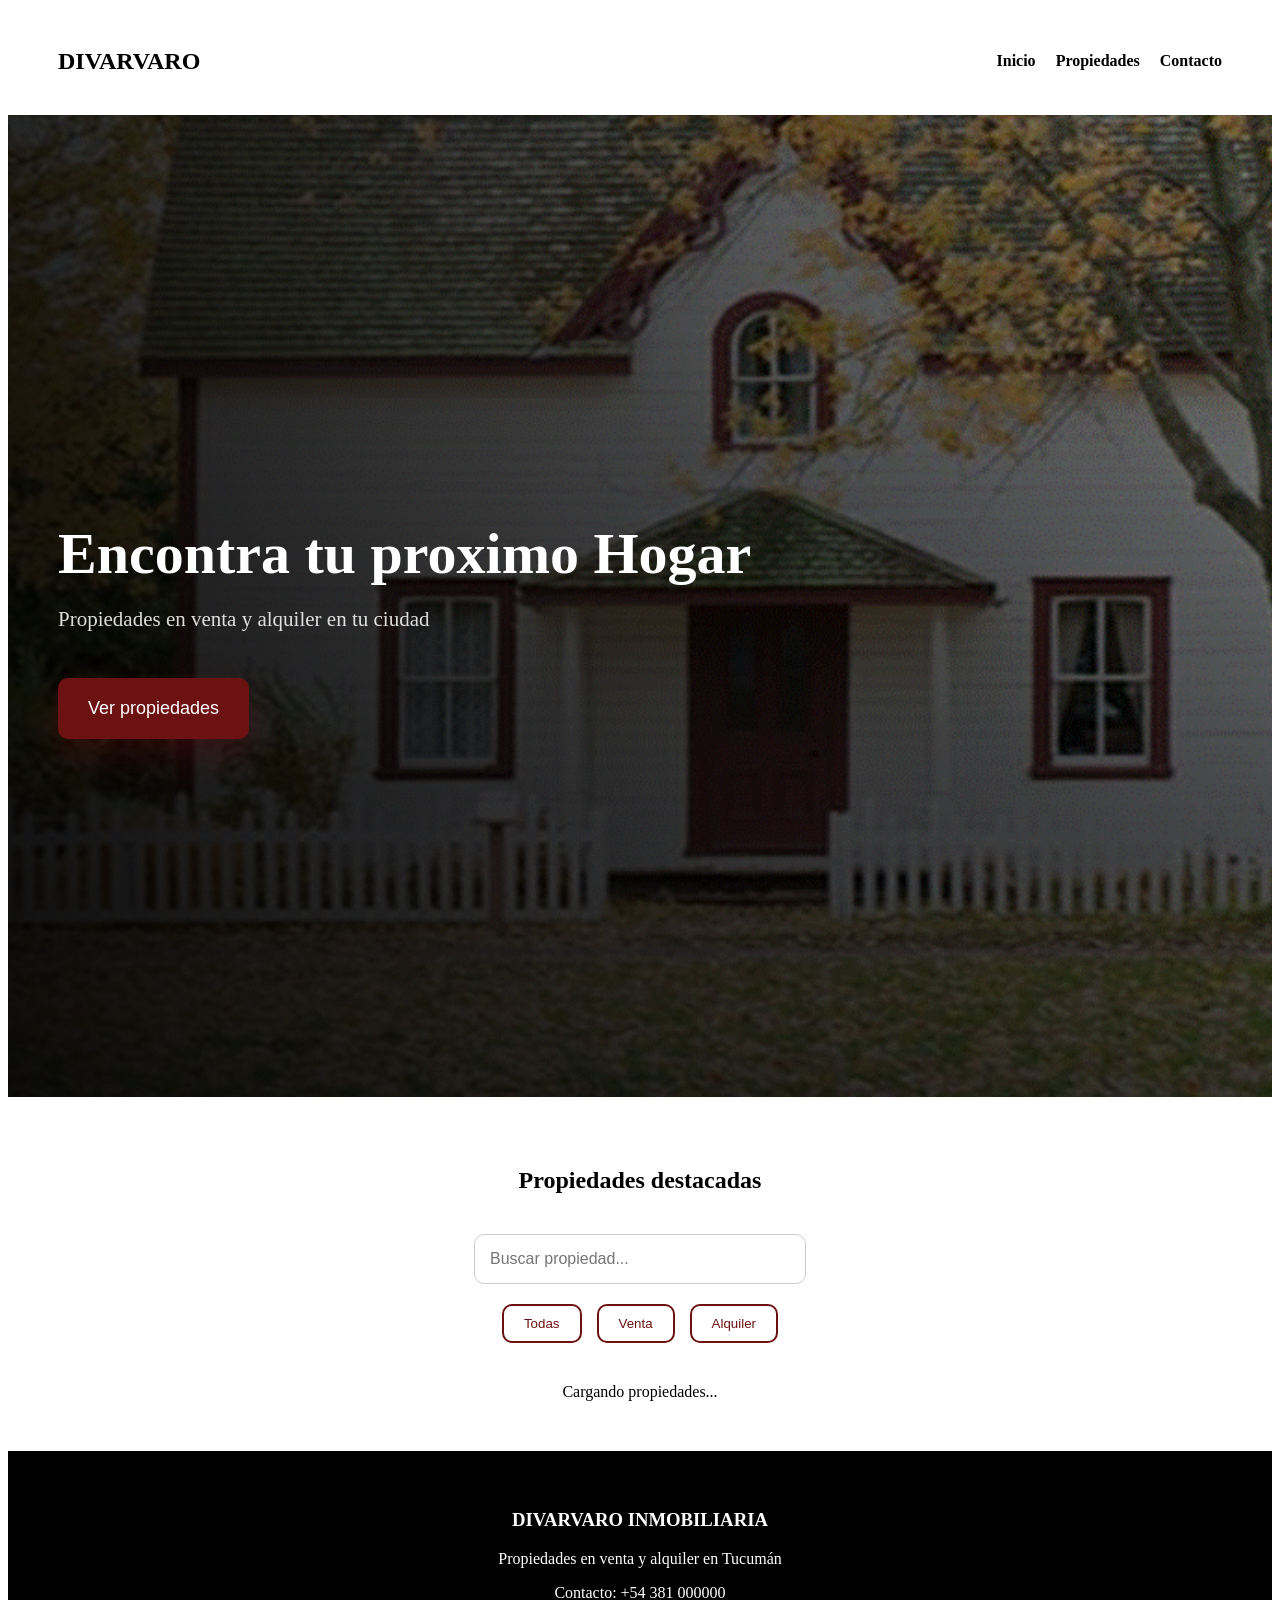
==== index.html @ ad155406 "Mejoro hero con fondo animado premium" ====
<!DOCTYPE html>
 <html lang="es">

  <head>
    <meta charset="UTF-8">
    <title>Mi primera web</title>
    <link rel="stylesheet" href="style.css">
    <link 
          rel="stylesheet" 
          href="https://cdnjs.cloudflare.com/ajax/libs/font-awesome/6.5.1/css/all.min.css"/>

  </head>

    <body>

      <nav class="navbar">

    <h2 class="logo">DIVARVARO</h2>

    <button class="menu-toggle">
    ☰
    </button>

    <ul class="nav-links">
        <li><a href="#inicio">Inicio</a></li>
        <li><a href="#propiedades">Propiedades</a></li>
        <li><a href="#contacto">Contacto</a></li>
    </ul>

       </nav>

     <div class="hero" id="inicio">

    <img class="hero-media" src="assets/imagenes/hero-premium.gif" alt="">

    <div class="hero-overlay"></div>

    <div class="hero-texto">
        <h1>Encontra tu proximo Hogar</h1>

        <p>Propiedades en venta y alquiler en tu ciudad</p>

        <button class="boton-principal boton-hero">
    Ver propiedades
        </button>
    </div>

</div>

    <section class="propiedades" id="propiedades">

    <h2>Propiedades destacadas</h2>

    <input 
    type="text" 
    id="buscador"
    placeholder="Buscar propiedad..."
>

<div class="filtros">

    <button class="filtro-btn" data-filtro="todas">
        Todas
    </button>

    <button class="filtro-btn" data-filtro="Venta">
        Venta
    </button>

    <button class="filtro-btn" data-filtro="Alquiler">
        Alquiler
    </button>

</div>

    <div class="contenedor-cards" id="contenedor-propiedades">

    </div>

    <div id="loader">
    Cargando propiedades...
</div>

     </section>

    <footer class="footer" id="contacto">

    <h3>DIVARVARO INMOBILIARIA</h3>

    <p>
        Propiedades en venta y alquiler en Tucumán
    </p>

    <p>
        Contacto: +54 381 000000
    </p>

</footer>

<div class="modal" id="modal" aria-hidden="true">

    <div class="modal-contenido" role="dialog" aria-modal="true" aria-labelledby="modal-titulo">

        <button id="cerrar-modal" type="button" aria-label="Cerrar modal">
            <i class="fa-solid fa-xmark"></i>
        </button>

        <div class="modal-galeria">

            <img id="modal-imagen" src="" alt="">

            <div class="slider-botones">

                <button id="anterior-img" type="button" aria-label="Imagen anterior">
                    <i class="fa-solid fa-chevron-left"></i>
                </button>

                <button id="siguiente-img" type="button" aria-label="Imagen siguiente">
                    <i class="fa-solid fa-chevron-right"></i>
                </button>

            </div>

        </div>

        <div class="modal-info">

            <h2 id="modal-titulo"></h2>

            <p id="modal-precio"></p>

            <div class="modal-datos">

                <p id="modal-ubicacion"></p>

                <p id="modal-metros"></p>

                <p id="modal-tipo"></p>

            </div>

            <a id="modal-whatsapp" target="_blank">
        Consultar por WhatsApp
            </a>

        </div>

    </div>

</div>

       <script src="script.js"></script>

    </body>  

    </html>
---- style.css ----
:root {
    --color-principal: rgb(109, 18, 18);
    --color-negro: black;
    --color-blanco: white;
}

html {
    scroll-behavior: smooth;
}

.boton-principal {
    background-color: var(--color-principal);
    padding: 20px 30px;
    border: none;
    color: var(--color-blanco);
    font-size: 18px;
    cursor: pointer;
    border-radius: 10px;
    transition: all 0.3s;
}
.slider-botones {
    display: flex;
    justify-content: center;
    gap: 12px;
}
.slider-botones button {
    background-color: var(--color-principal);
    color: var(--color-blanco);
    width: 42px;
    height: 42px;
    border: 1px solid rgba(255,255,255,0.45);
    border-radius: 50%;
    cursor: pointer;
    box-shadow: 0 8px 24px rgba(0,0,0,0.25);
    transition: all 0.3s;
}

button:hover {
    background-color: var(--color-principal);
    transform: scale(1.05);
}

.navbar {
    background-color: var(--color-blanco);
    padding: 20px 50px;
    display: flex;
    justify-content: space-between;
    align-items: center;
}

.nav-links {
    display: flex;
    gap: 20px;
    list-style: none;
}

.nav-links a {
    text-decoration: none;
    color: var(--color-negro);
    font-weight: bold;
}

.nav-links a:hover {
    color: var(--color-principal);
}

.menu-toggle {
    display: none;
    background-color: var(--color-principal);
    color: var(--color-blanco);
    border: none;
    font-size: 24px;
    padding: 10px 15px;
    border-radius: 8px;
    cursor: pointer;
}

.hero {
    min-height: calc(100vh - 88px);
    padding: 90px 50px 80px;
    color: var(--color-blanco);
    display: flex;
    position: relative;
    align-items: center;
    overflow: hidden;
    background-color: var(--color-negro);
}

.hero-media {
    position: absolute;
    inset: 0;
    width: 100%;
    height: 100%;
    object-fit: cover;
    transform: scale(1.02);
}

.hero-overlay {
    position: absolute;
    inset: 0;
    background:
        linear-gradient(90deg, rgba(0,0,0,0.82) 0%, rgba(0,0,0,0.58) 42%, rgba(0,0,0,0.26) 100%),
        linear-gradient(180deg, rgba(0,0,0,0.18) 0%, rgba(0,0,0,0.68) 100%);
}

.hero-texto {
    max-width: 760px;
    position: relative;
    z-index: 1;
}

.hero-texto h1 {
    margin-bottom: 20px;
    font-size: clamp(42px, 5vw, 58px);
    line-height: 1.1;
    font-weight: 700;
}

.hero-texto p {
    margin-bottom: 26px;
    font-size: 21px;
    color: rgba(255,255,255,0.86);
}

.boton-hero {
    margin-top: 20px;
    box-shadow: 0 14px 34px rgba(109,18,18,0.35);
}

.propiedades {
    padding: 50px;
    text-align: center;
}

#buscador {
    padding: 15px;
    width: 300px;
    margin-top: 20px;
    border-radius: 10px;
    border: 1px solid #ccc;
    font-size: 16px;
}

.contenedor-cards {
    display: grid;
    grid-template-columns: repeat(3, 1fr);
    gap: 30px;
    margin-top: 40px;
}

.card {
    background-color: var(--color-blanco);
    width: 300px;
    padding: 20px;
    border-radius: 20px;
    color: var(--color-negro);
    transition: transform 0.3s;
    overflow: hidden;
    animation: aparecer 0.6s ease;
    position: relative;
}

.card img {
    width: 100%;
    border-radius: 15px;
    height: 220px;
    object-fit: cover;
}

.card h3 {
    margin-top: 15px;
}

.card p {
    margin-top: 10px;
    color: #444;
}

.card:hover {
    transform: translateY(-10px);
    box-shadow: 0px 10px 30px rgba(0,0,0,0.2);
}

.footer {
    background-color: var(--color-negro);
    color: var(--color-blanco);
    text-align: center;
    padding: 40px;
}

.footer p {
    margin-top: 10px;
}

.modal {
    display: none;
    position: fixed;
    top: 0;
    left: 0;
    width: 100%;
    height: 100%;
    justify-content: center;
    align-items: center;
    background-color: rgba(0,0,0,0.72);
    backdrop-filter: blur(4px);
    padding: 24px;
    z-index: 2000;
}

.modal.abierto {
    display: flex;
}

.modal-contenido {
    background-color: var(--color-blanco);
    width: min(900px, 100%);
    max-height: 90vh;
    border-radius: 18px;
    display: grid;
    grid-template-columns: 1.1fr 0.9fr;
    overflow: hidden;
    position: relative;
    box-shadow: 0 24px 70px rgba(0,0,0,0.35);
    animation: modalEntrada 0.3s ease;
}

#cerrar-modal {
    position: absolute;
    top: 16px;
    right: 16px;
    width: 38px;
    height: 38px;
    border: none;
    border-radius: 50%;
    background-color: rgba(255,255,255,0.92);
    color: var(--color-principal);
    cursor: pointer;
    font-size: 18px;
    z-index: 2;
    box-shadow: 0 8px 20px rgba(0,0,0,0.18);
    transition: all 0.3s;
}

#cerrar-modal:hover {
    color: var(--color-blanco);
}

#modal-whatsapp {
    display: inline-block;
    margin-top: 26px;
    background-color: var(--color-principal);
    color: var(--color-blanco);
    padding: 15px 22px;
    border-radius: 10px;
    text-decoration: none;
    transition: all 0.3s;
    font-weight: bold;
}

#modal-whatsapp:hover {
    transform: scale(1.05);
}

@media (max-width: 768px) {

    .navbar {
        padding: 20px;
    }

    .menu-toggle {
        display: block;
    }

    .nav-links {
        display: none;
        position: absolute;
        top: 70px;
        right: 20px;
        background-color: var(--color-blanco);
        padding: 20px;
        border-radius: 15px;
        flex-direction: column;
        z-index: 1000;
    }

    .nav-links.activo {
        display: flex;
    }

    .hero {
        flex-direction: column;
        text-align: center;
        justify-content: center;
        min-height: calc(100vh - 76px);
        padding: 80px 24px 70px;
    }

    .hero-overlay {
        background:
            linear-gradient(180deg, rgba(0,0,0,0.70) 0%, rgba(0,0,0,0.76) 100%);
    }

    .hero-texto h1 {
        font-size: 42px;
    }

    .hero-texto p {
        font-size: 18px;
    }

    .contenedor-cards {
        grid-template-columns: 1fr;
    }

    .card {
        width: auto;
    }

    #buscador {
        width: 100%;
    }

    .modal-contenido {
        width: 100%;
        max-height: 92vh;
        grid-template-columns: 1fr;
        overflow-y: auto;
    }

}
@keyframes aparecer {

    from {
        opacity: 0;

        transform: translateY(20px);
    }

    to {
        opacity: 1;

        transform: translateY(0);
    }
}
@keyframes modalEntrada {
    from {
        opacity: 0;
        transform: scale(0.8);
    }

    to {
        opacity: 1;
        transform: scale(1);
    }
}
.filtros {
    margin-top: 20px;

    display: flex;

    justify-content: center;

    gap: 15px;

    flex-wrap: wrap;
}
.filtro-btn {
    background-color: var(--color-blanco);

    border: 2px solid var(--color-principal);

    color: var(--color-principal);

    padding: 10px 20px;

    border-radius: 10px;

    cursor: pointer;

    transition: all 0.3s;
}
.filtro-btn:hover {
    background-color: var(--color-principal);

    color: var(--color-blanco);
}
#modal-imagen {
    width: 100%;
    height: 100%;
    min-height: 430px;
    object-fit: cover;
}

.modal-galeria {
    position: relative;
    min-height: 430px;
    background-color: #111;
}

.modal-galeria .slider-botones {
    position: absolute;
    left: 20px;
    right: 20px;
    bottom: 20px;
    justify-content: space-between;
}

.modal-info {
    padding: 48px 40px 40px;
    text-align: left;
}

.modal-info h2 {
    margin-bottom: 12px;
    font-size: 32px;
    line-height: 1.15;
    color: var(--color-negro);
}

#modal-precio {
    color: var(--color-principal);
    font-size: 24px;
    font-weight: bold;
    margin-bottom: 24px;
}

.modal-datos {
    display: grid;
    gap: 14px;
    padding-top: 20px;
    border-top: 1px solid #eee;
}

.modal-datos p {
    margin: 0;
    color: #333;
    font-size: 16px;
}
.favorito {
    position: absolute;

    top: 15px;

    right: 15px;

    font-size: 22px;

    cursor: pointer;

    transition: transform 0.3s;

    background-color: rgba(255,255,255,0.9);

    width: 40px;

    height: 40px;

    border-radius: 50%;

    display: flex;

    justify-content: center;

    align-items: center;
}

.favorito:hover {
    transform: scale(1.2);
}
.favorito i {
    color: var(--color-principal);
}

@media (max-width: 768px) {

    .modal {
        padding: 16px;
        align-items: flex-start;
    }

    .modal-galeria {
        min-height: 260px;
    }

    #modal-imagen {
        min-height: 260px;
    }

    .modal-info {
        padding: 30px 24px 28px;
    }

    .modal-info h2 {
        font-size: 26px;
    }

    #modal-precio {
        font-size: 21px;
    }

}
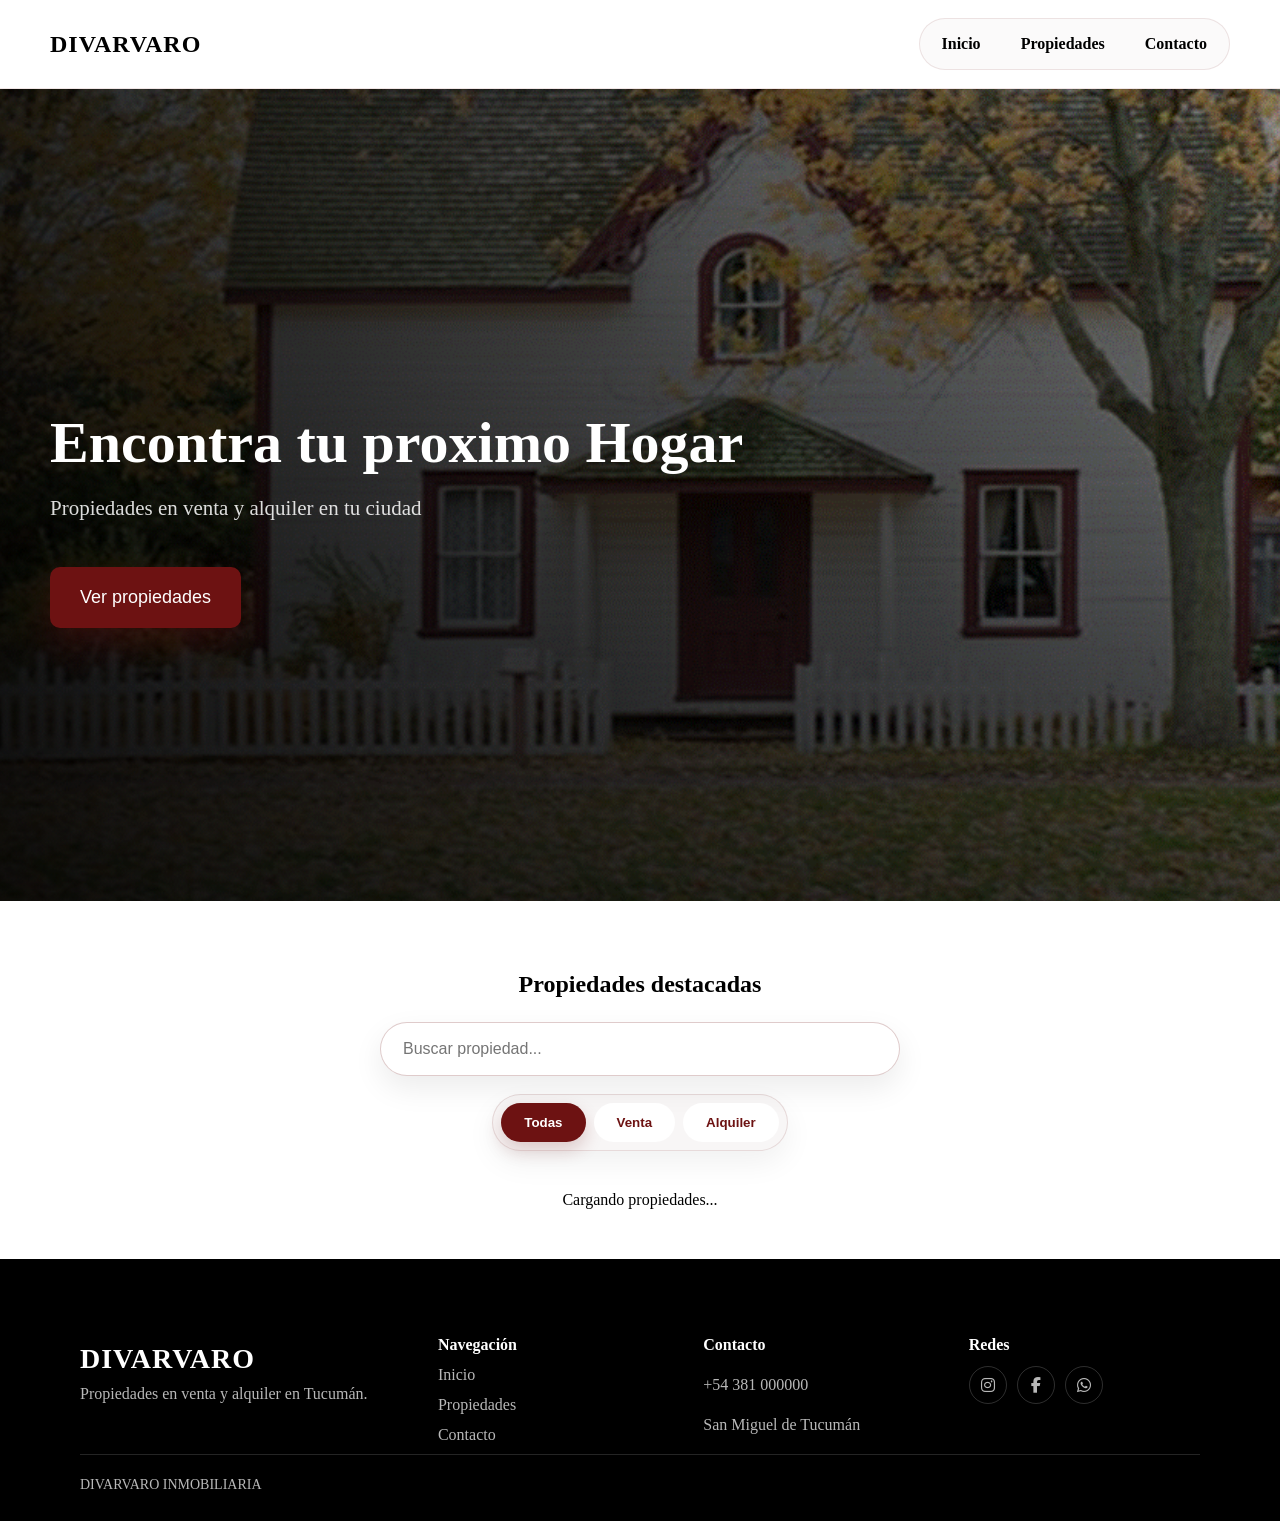
==== commit a5b883a3: "Mejoro modal navbar y footer" ====
--- a/index.html
+++ b/index.html
@@ -17,7 +17,7 @@
 
     <h2 class="logo">DIVARVARO</h2>
 
-    <button class="menu-toggle">
+    <button class="menu-toggle" aria-label="Abrir menú">
     ☰
     </button>
 
@@ -85,15 +85,55 @@
 
     <footer class="footer" id="contacto">
 
-    <h3>DIVARVARO INMOBILIARIA</h3>
-
-    <p>
-        Propiedades en venta y alquiler en Tucumán
-    </p>
-
-    <p>
-        Contacto: +54 381 000000
-    </p>
+    <div class="footer-contenido">
+
+        <div class="footer-marca">
+            <h3>DIVARVARO</h3>
+
+            <p>
+                Propiedades en venta y alquiler en Tucumán.
+            </p>
+        </div>
+
+        <div class="footer-columna">
+            <h4>Navegación</h4>
+
+            <a href="#inicio">Inicio</a>
+
+            <a href="#propiedades">Propiedades</a>
+
+            <a href="#contacto">Contacto</a>
+        </div>
+
+        <div class="footer-columna">
+            <h4>Contacto</h4>
+
+            <p>+54 381 000000</p>
+
+            <p>San Miguel de Tucumán</p>
+        </div>
+
+        <div class="footer-columna">
+            <h4>Redes</h4>
+
+            <div class="footer-redes">
+                <a href="#" aria-label="Instagram">
+                    <i class="fa-brands fa-instagram"></i>
+                </a>
+
+                <a href="#" aria-label="Facebook">
+                    <i class="fa-brands fa-facebook-f"></i>
+                </a>
+
+                <a href="#" aria-label="WhatsApp">
+                    <i class="fa-brands fa-whatsapp"></i>
+                </a>
+            </div>
+        </div>
+
+    </div>
+
+    <p class="footer-copy">DIVARVARO INMOBILIARIA</p>
 
 </footer>
 
@@ -125,6 +165,10 @@
 
         <div class="modal-info">
 
+            <button id="modal-favorito" type="button" aria-label="Agregar a favoritos">
+                <i class="fa-regular fa-heart"></i>
+            </button>
+
             <h2 id="modal-titulo"></h2>
 
             <p id="modal-precio"></p>
@@ -139,9 +183,17 @@
 
             </div>
 
-            <a id="modal-whatsapp" target="_blank">
-        Consultar por WhatsApp
-            </a>
+            <div class="modal-acciones">
+
+                <a id="modal-whatsapp" target="_blank">
+            Consultar por WhatsApp
+                </a>
+
+                <a id="modal-mapa" target="_blank" rel="noopener noreferrer">
+            Ver ubicación
+                </a>
+
+            </div>
 
         </div>
 
--- a/style.css
+++ b/style.css
@@ -4,8 +4,18 @@
     --color-blanco: white;
 }
 
+* {
+    box-sizing: border-box;
+}
+
 html {
     scroll-behavior: smooth;
+}
+
+body {
+    margin: 0;
+    background-color: var(--color-blanco);
+    color: var(--color-negro);
 }
 
 .boton-principal {
@@ -42,26 +52,47 @@
 
 .navbar {
     background-color: var(--color-blanco);
-    padding: 20px 50px;
+    padding: 18px 50px;
     display: flex;
     justify-content: space-between;
     align-items: center;
+    position: sticky;
+    top: 0;
+    z-index: 1000;
+    border-bottom: 1px solid rgba(109,18,18,0.10);
+    box-shadow: 0 10px 30px rgba(0,0,0,0.06);
+}
+
+.logo {
+    margin: 0;
+    letter-spacing: 1px;
 }
 
 .nav-links {
     display: flex;
-    gap: 20px;
+    align-items: center;
+    gap: 8px;
     list-style: none;
+    margin: 0;
+    padding: 6px;
+    border: 1px solid rgba(109,18,18,0.10);
+    border-radius: 999px;
+    background-color: #fbfafa;
 }
 
 .nav-links a {
     text-decoration: none;
     color: var(--color-negro);
     font-weight: bold;
+    display: inline-block;
+    padding: 10px 16px;
+    border-radius: 999px;
+    transition: all 0.3s;
 }
 
 .nav-links a:hover {
-    color: var(--color-principal);
+    background-color: var(--color-principal);
+    color: var(--color-blanco);
 }
 
 .menu-toggle {
@@ -73,6 +104,7 @@
     padding: 10px 15px;
     border-radius: 8px;
     cursor: pointer;
+    transition: all 0.3s;
 }
 
 .hero {
@@ -130,15 +162,29 @@
 .propiedades {
     padding: 50px;
     text-align: center;
+    background-color: var(--color-blanco);
+}
+
+.propiedades h2 {
+    margin-bottom: 24px;
 }
 
 #buscador {
-    padding: 15px;
-    width: 300px;
-    margin-top: 20px;
-    border-radius: 10px;
-    border: 1px solid #ccc;
+    width: min(520px, 100%);
+    padding: 17px 22px;
+    border-radius: 999px;
+    border: 1px solid rgba(109,18,18,0.22);
     font-size: 16px;
+    color: var(--color-negro);
+    background-color: var(--color-blanco);
+    box-shadow: 0 12px 30px rgba(0,0,0,0.08);
+    outline: none;
+    transition: all 0.3s;
+}
+
+#buscador:focus {
+    border-color: var(--color-principal);
+    box-shadow: 0 14px 34px rgba(109,18,18,0.16);
 }
 
 .contenedor-cards {
@@ -158,6 +204,7 @@
     overflow: hidden;
     animation: aparecer 0.6s ease;
     position: relative;
+    box-shadow: 0 12px 30px rgba(0,0,0,0.08);
 }
 
 .card img {
@@ -181,15 +228,125 @@
     box-shadow: 0px 10px 30px rgba(0,0,0,0.2);
 }
 
+.card-acciones {
+    display: flex;
+    flex-wrap: wrap;
+    gap: 10px;
+    margin-top: 18px;
+}
+
+.card-acciones .boton-principal,
+.link-zona {
+    flex: 1;
+    min-width: 120px;
+}
+
+.card-acciones .boton-principal {
+    padding: 14px 18px;
+    font-size: 16px;
+}
+
+.link-zona {
+    display: inline-flex;
+    justify-content: center;
+    align-items: center;
+    padding: 14px 18px;
+    border: 1px solid rgba(109,18,18,0.28);
+    border-radius: 10px;
+    color: var(--color-principal);
+    text-decoration: none;
+    font-weight: bold;
+    transition: all 0.3s;
+}
+
+.link-zona:hover {
+    background-color: var(--color-principal);
+    color: var(--color-blanco);
+    transform: scale(1.03);
+}
+
 .footer {
     background-color: var(--color-negro);
     color: var(--color-blanco);
-    text-align: center;
-    padding: 40px;
+    padding: 56px 50px 28px;
 }
 
 .footer p {
     margin-top: 10px;
+}
+
+.footer-contenido {
+    display: grid;
+    grid-template-columns: 1.4fr 1fr 1fr 1fr;
+    gap: 34px;
+    max-width: 1120px;
+    margin: 0 auto;
+}
+
+.footer h3,
+.footer h4,
+.footer p {
+    margin-bottom: 0;
+}
+
+.footer-marca h3 {
+    font-size: 28px;
+    letter-spacing: 1px;
+}
+
+.footer-marca p,
+.footer-columna p,
+.footer-copy {
+    color: rgba(255,255,255,0.72);
+}
+
+.footer-columna {
+    display: flex;
+    flex-direction: column;
+    gap: 12px;
+}
+
+.footer-columna h4 {
+    color: var(--color-blanco);
+    font-size: 16px;
+}
+
+.footer-columna a {
+    color: rgba(255,255,255,0.72);
+    text-decoration: none;
+    transition: all 0.3s;
+}
+
+.footer-columna a:hover {
+    color: var(--color-blanco);
+}
+
+.footer-redes {
+    display: flex;
+    gap: 10px;
+}
+
+.footer-redes a {
+    width: 38px;
+    height: 38px;
+    border: 1px solid rgba(255,255,255,0.18);
+    border-radius: 50%;
+    display: inline-flex;
+    align-items: center;
+    justify-content: center;
+}
+
+.footer-redes a:hover {
+    background-color: var(--color-principal);
+    border-color: var(--color-principal);
+}
+
+.footer-copy {
+    max-width: 1120px;
+    margin: 34px auto 0;
+    padding-top: 22px;
+    border-top: 1px solid rgba(255,255,255,0.14);
+    font-size: 14px;
 }
 
 .modal {
@@ -247,7 +404,6 @@
 
 #modal-whatsapp {
     display: inline-block;
-    margin-top: 26px;
     background-color: var(--color-principal);
     color: var(--color-blanco);
     padding: 15px 22px;
@@ -257,8 +413,26 @@
     font-weight: bold;
 }
 
-#modal-whatsapp:hover {
+#modal-mapa {
+    display: inline-block;
+    color: var(--color-principal);
+    background-color: var(--color-blanco);
+    border: 1px solid rgba(109,18,18,0.28);
+    padding: 15px 22px;
+    border-radius: 10px;
+    text-decoration: none;
+    transition: all 0.3s;
+    font-weight: bold;
+}
+
+#modal-whatsapp:hover,
+#modal-mapa:hover {
     transform: scale(1.05);
+}
+
+#modal-mapa:hover {
+    background-color: var(--color-principal);
+    color: var(--color-blanco);
 }
 
 @media (max-width: 768px) {
@@ -280,7 +454,14 @@
         padding: 20px;
         border-radius: 15px;
         flex-direction: column;
+        align-items: stretch;
+        min-width: 210px;
         z-index: 1000;
+        box-shadow: 0 18px 38px rgba(0,0,0,0.14);
+    }
+
+    .nav-links a {
+        text-align: center;
     }
 
     .nav-links.activo {
@@ -312,12 +493,26 @@
         grid-template-columns: 1fr;
     }
 
+    .propiedades {
+        padding: 42px 22px;
+    }
+
     .card {
         width: auto;
     }
 
     #buscador {
         width: 100%;
+    }
+
+    .filtros {
+        width: 100%;
+        border-radius: 18px;
+    }
+
+    .filtro-btn {
+        flex: 1;
+        min-width: 95px;
     }
 
     .modal-contenido {
@@ -327,6 +522,19 @@
         overflow-y: auto;
     }
 
+    .footer {
+        padding: 44px 24px 24px;
+    }
+
+    .footer-contenido {
+        grid-template-columns: 1fr;
+        gap: 26px;
+    }
+
+    .footer-copy {
+        margin-top: 28px;
+    }
+
 }
 @keyframes aparecer {
 
@@ -354,35 +562,34 @@
     }
 }
 .filtros {
-    margin-top: 20px;
-
-    display: flex;
-
+    width: fit-content;
+    max-width: 100%;
+    margin: 18px auto 0;
+    padding: 8px;
+    display: flex;
     justify-content: center;
-
-    gap: 15px;
-
+    gap: 8px;
     flex-wrap: wrap;
+    background-color: #f8f6f6;
+    border: 1px solid rgba(109,18,18,0.12);
+    border-radius: 999px;
+    box-shadow: 0 12px 30px rgba(0,0,0,0.06);
 }
 .filtro-btn {
     background-color: var(--color-blanco);
-
-    border: 2px solid var(--color-principal);
-
+    border: 1px solid transparent;
     color: var(--color-principal);
-
-    padding: 10px 20px;
-
-    border-radius: 10px;
-
+    padding: 11px 22px;
+    border-radius: 999px;
     cursor: pointer;
-
-    transition: all 0.3s;
-}
-.filtro-btn:hover {
-    background-color: var(--color-principal);
-
-    color: var(--color-blanco);
+    transition: all 0.3s;
+    font-weight: bold;
+}
+.filtro-btn:hover,
+.filtro-btn.activo {
+    background-color: var(--color-principal);
+    color: var(--color-blanco);
+    box-shadow: 0 8px 18px rgba(109,18,18,0.20);
 }
 #modal-imagen {
     width: 100%;
@@ -408,6 +615,7 @@
 .modal-info {
     padding: 48px 40px 40px;
     text-align: left;
+    position: relative;
 }
 
 .modal-info h2 {
@@ -415,6 +623,7 @@
     font-size: 32px;
     line-height: 1.15;
     color: var(--color-negro);
+    padding-right: 62px;
 }
 
 #modal-precio {
@@ -436,6 +645,34 @@
     color: #333;
     font-size: 16px;
 }
+
+.modal-acciones {
+    display: grid;
+    grid-template-columns: 1fr 1fr;
+    gap: 12px;
+    margin-top: 26px;
+}
+
+#modal-favorito {
+    position: absolute;
+    top: 22px;
+    right: 76px;
+    width: 42px;
+    height: 42px;
+    border: 1px solid rgba(109,18,18,0.16);
+    border-radius: 50%;
+    background-color: var(--color-blanco);
+    color: var(--color-principal);
+    cursor: pointer;
+    font-size: 20px;
+    box-shadow: 0 10px 22px rgba(0,0,0,0.10);
+    transition: all 0.3s;
+}
+
+#modal-favorito:hover {
+    transform: scale(1.08);
+    border-color: var(--color-principal);
+}
 .favorito {
     position: absolute;
 
@@ -498,4 +735,13 @@
         font-size: 21px;
     }
 
-}
+    #modal-favorito {
+        top: 18px;
+        right: 20px;
+    }
+
+    .modal-acciones {
+        grid-template-columns: 1fr;
+    }
+
+}
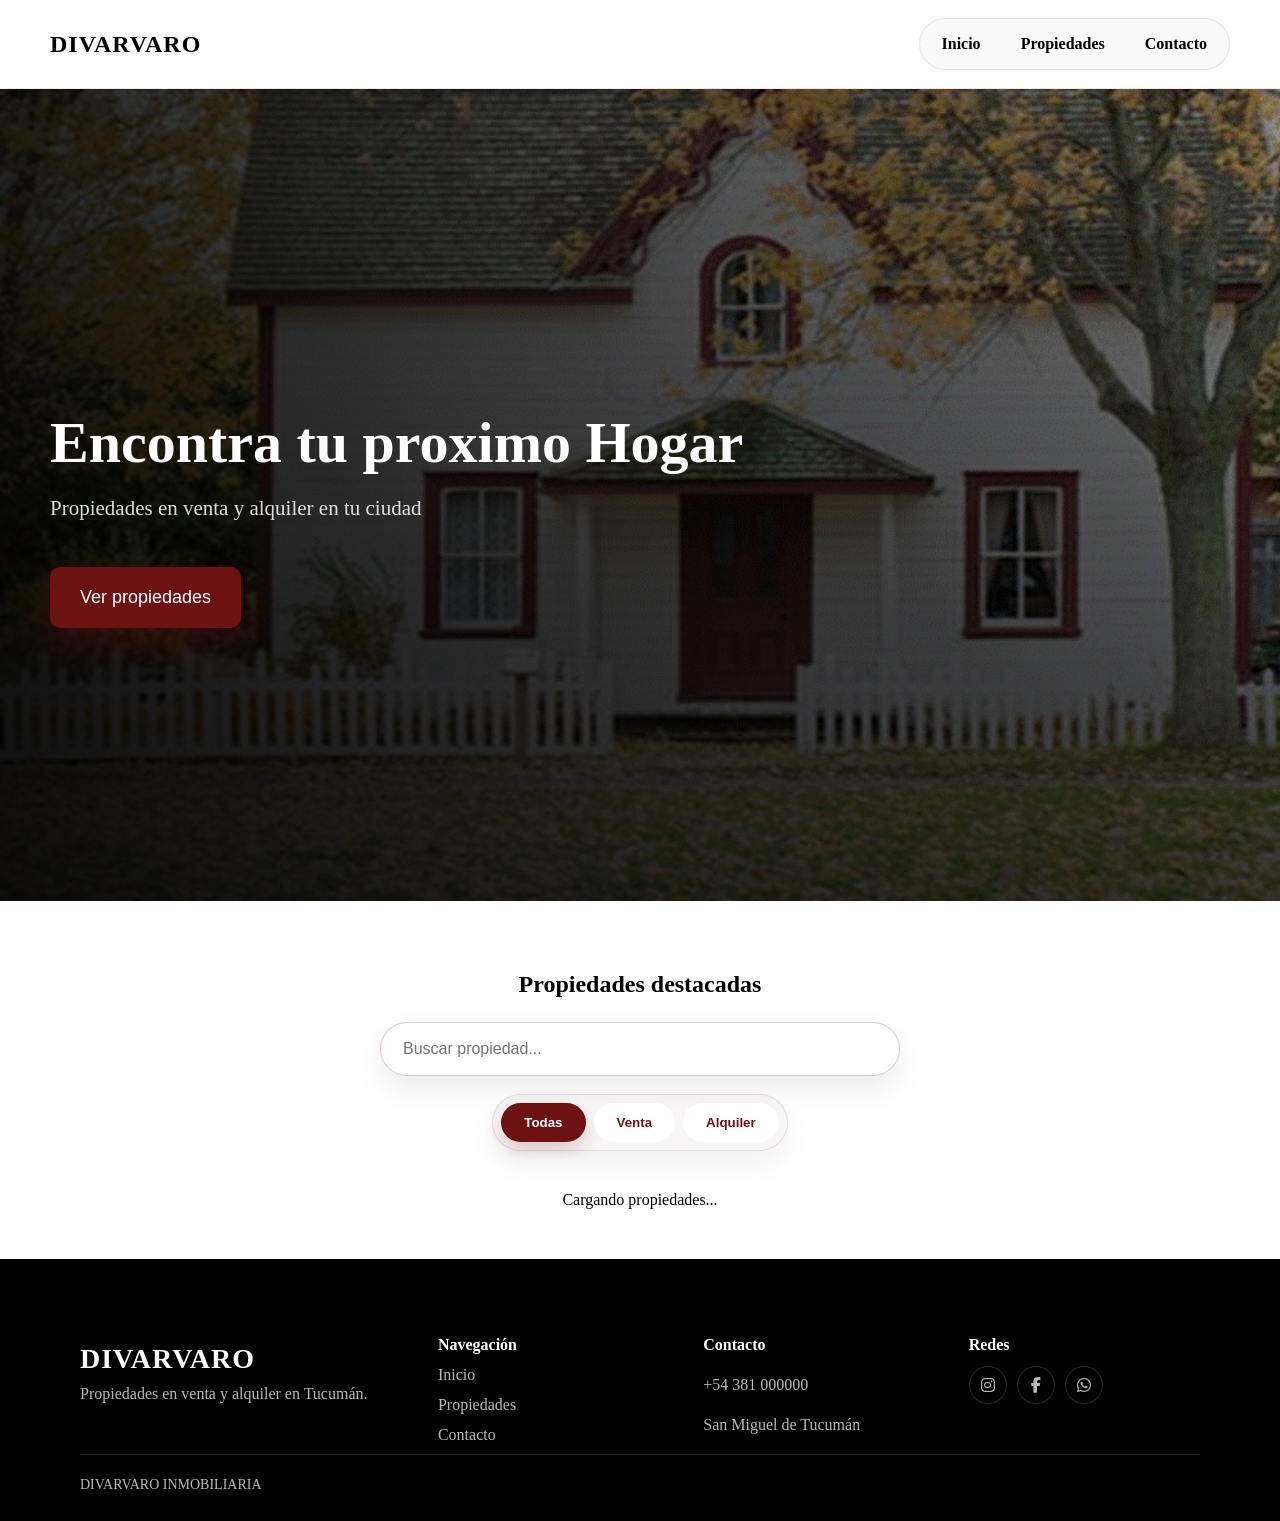
==== commit 5b6dfbb4: "Evoluciono admin con edicion hero y medios" ====
--- a/index.html
+++ b/index.html
@@ -31,16 +31,18 @@
 
      <div class="hero" id="inicio">
 
-    <img class="hero-media" src="assets/imagenes/hero-premium.gif" alt="">
+    <img class="hero-media" id="hero-media-imagen" src="assets/imagenes/hero-premium.gif" alt="">
+
+    <video class="hero-media hero-video" id="hero-media-video" muted loop playsinline></video>
 
     <div class="hero-overlay"></div>
 
     <div class="hero-texto">
-        <h1>Encontra tu proximo Hogar</h1>
-
-        <p>Propiedades en venta y alquiler en tu ciudad</p>
-
-        <button class="boton-principal boton-hero">
+        <h1 id="hero-titulo">Encontra tu proximo Hogar</h1>
+
+        <p id="hero-subtitulo">Propiedades en venta y alquiler en tu ciudad</p>
+
+        <button class="boton-principal boton-hero" id="hero-boton">
     Ver propiedades
         </button>
     </div>
@@ -149,6 +151,8 @@
 
             <img id="modal-imagen" src="" alt="">
 
+            <video id="modal-video" controls></video>
+
             <div class="slider-botones">
 
                 <button id="anterior-img" type="button" aria-label="Imagen anterior">
@@ -201,6 +205,7 @@
 
 </div>
 
+       <script src="data/propiedades.js"></script>
        <script src="script.js"></script>
 
     </body>  
--- a/style.css
+++ b/style.css
@@ -125,6 +125,10 @@
     height: 100%;
     object-fit: cover;
     transform: scale(1.02);
+}
+
+.hero-video {
+    display: none;
 }
 
 .hero-overlay {
@@ -598,6 +602,15 @@
     object-fit: cover;
 }
 
+#modal-video {
+    display: none;
+    width: 100%;
+    height: 100%;
+    min-height: 430px;
+    object-fit: cover;
+    background-color: #111;
+}
+
 .modal-galeria {
     position: relative;
     min-height: 430px;
@@ -723,6 +736,10 @@
         min-height: 260px;
     }
 
+    #modal-video {
+        min-height: 260px;
+    }
+
     .modal-info {
         padding: 30px 24px 28px;
     }
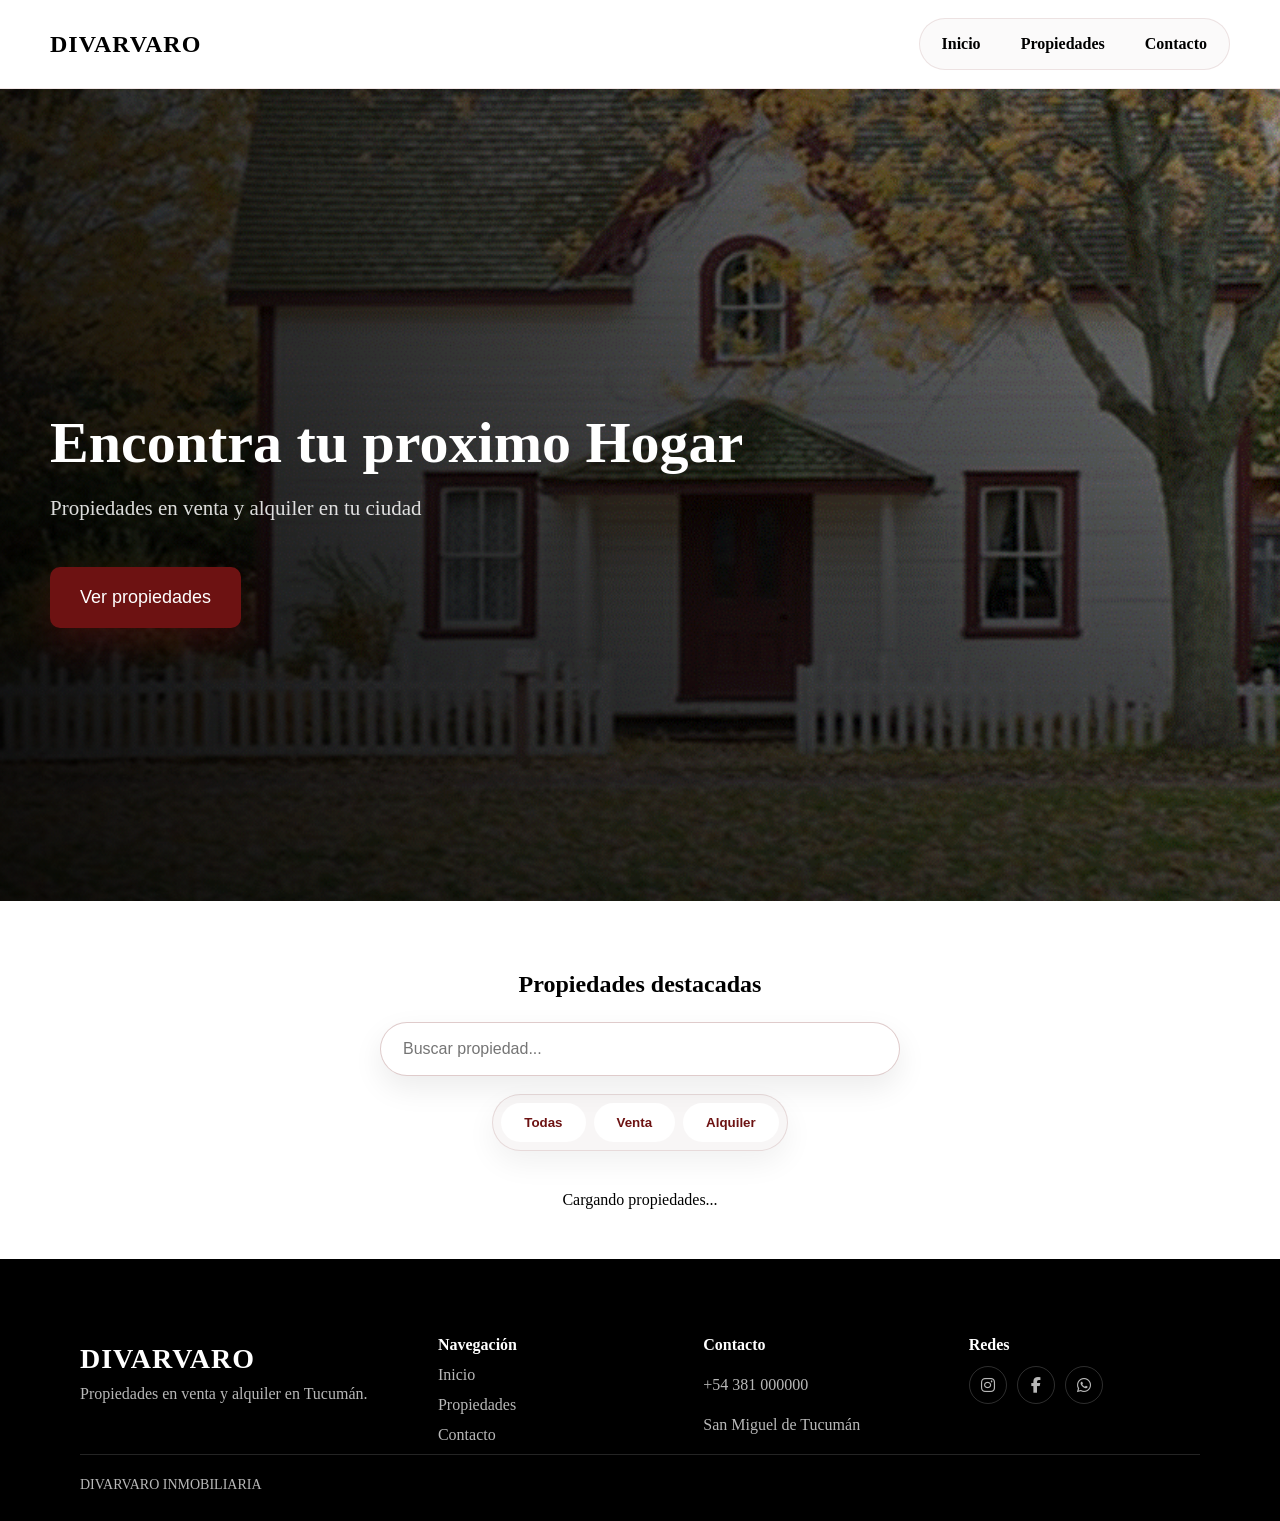
==== commit cae13c69: "Integro Supabase auth storage y servicios" ====
--- a/index.html
+++ b/index.html
@@ -205,6 +205,11 @@
 
 </div>
 
+       <script src="https://cdn.jsdelivr.net/npm/@supabase/supabase-js@2"></script>
+       <script src="config/supabaseConfig.js"></script>
+       <script src="services/supabaseClient.js"></script>
+       <script src="services/propertiesService.js"></script>
+       <script src="services/heroService.js"></script>
        <script src="data/propiedades.js"></script>
        <script src="script.js"></script>
 
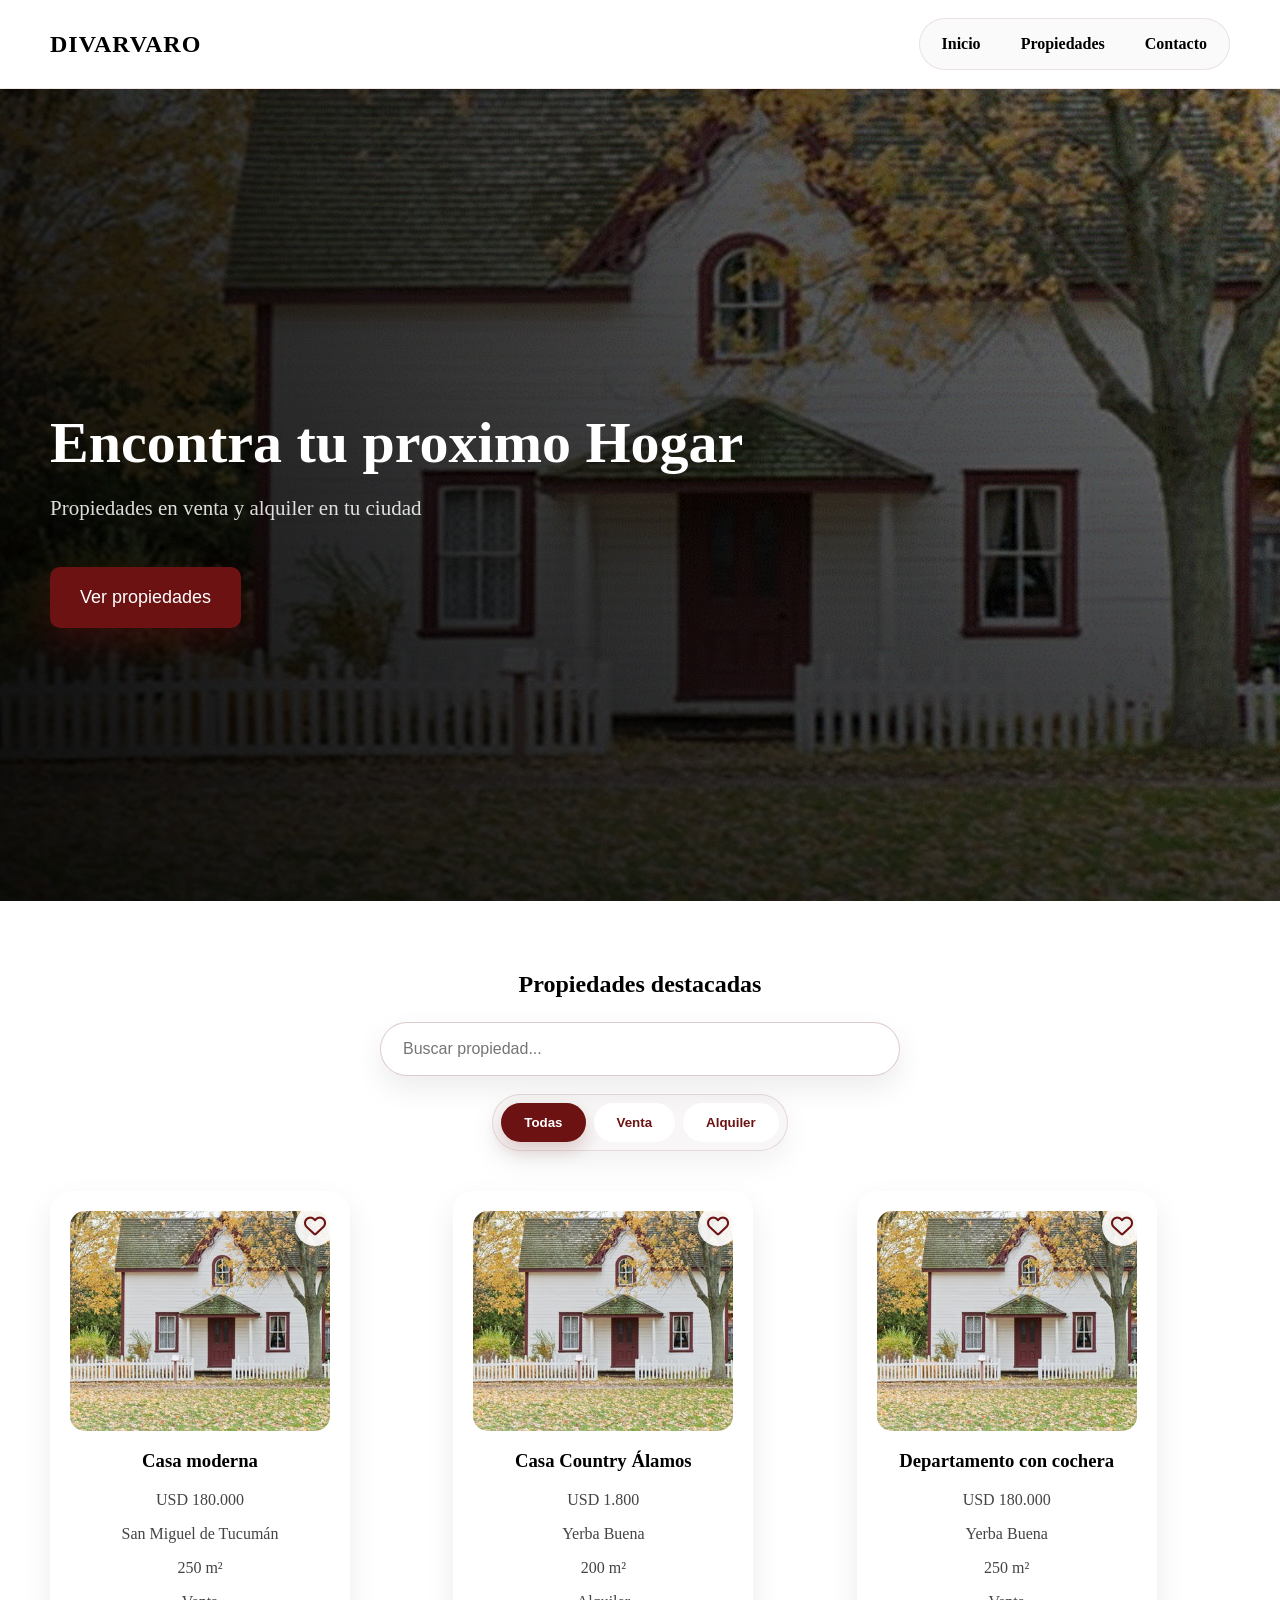
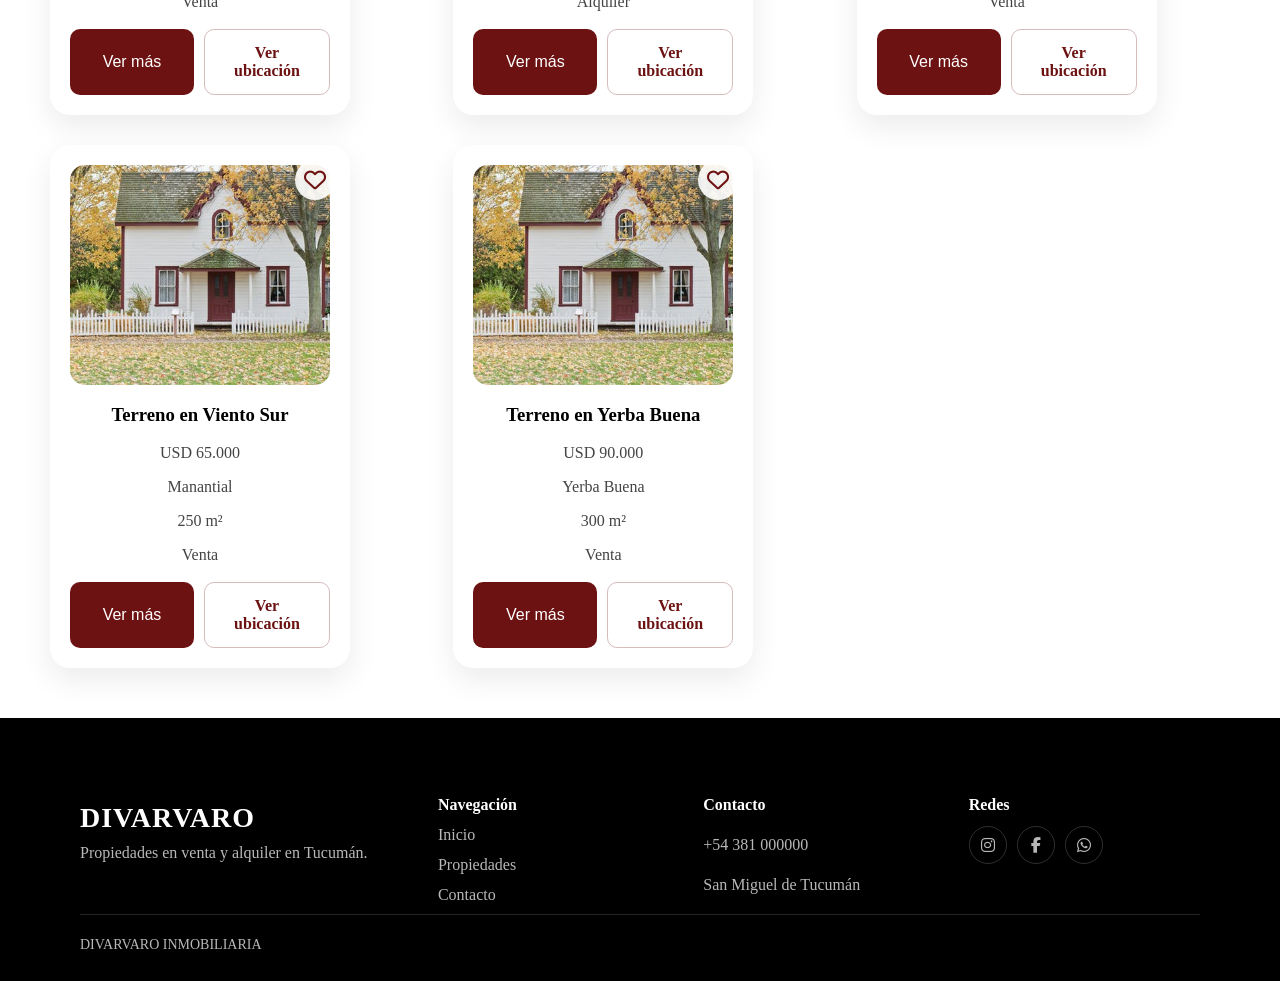
==== commit a82f69e8: "Mejoro accesibilidad y navegación con teclado" ====
--- a/index.html
+++ b/index.html
@@ -17,11 +17,11 @@
 
     <h2 class="logo">DIVARVARO</h2>
 
-    <button class="menu-toggle" aria-label="Abrir menú">
+    <button class="menu-toggle" aria-label="Abrir menú" aria-controls="nav-links" aria-expanded="false">
     ☰
     </button>
 
-    <ul class="nav-links">
+    <ul class="nav-links" id="nav-links">
         <li><a href="#inicio">Inicio</a></li>
         <li><a href="#propiedades">Propiedades</a></li>
         <li><a href="#contacto">Contacto</a></li>
@@ -53,10 +53,11 @@
 
     <h2>Propiedades destacadas</h2>
 
-    <input 
+    <input
     type="text" 
     id="buscador"
     placeholder="Buscar propiedad..."
+    aria-label="Buscar propiedad"
 >
 
 <div class="filtros">
@@ -141,7 +142,7 @@
 
 <div class="modal" id="modal" aria-hidden="true">
 
-    <div class="modal-contenido" role="dialog" aria-modal="true" aria-labelledby="modal-titulo">
+    <div class="modal-contenido" role="dialog" aria-modal="true" aria-labelledby="modal-titulo" aria-describedby="modal-precio modal-ubicacion modal-metros modal-tipo" tabindex="-1">
 
         <button id="cerrar-modal" type="button" aria-label="Cerrar modal">
             <i class="fa-solid fa-xmark"></i>
--- a/style.css
+++ b/style.css
@@ -189,6 +189,15 @@
 #buscador:focus {
     border-color: var(--color-principal);
     box-shadow: 0 14px 34px rgba(109,18,18,0.16);
+}
+
+a:focus-visible,
+button:focus-visible,
+input:focus-visible,
+video:focus-visible,
+.modal-contenido:focus-visible {
+    outline: 3px solid rgba(109,18,18,0.45);
+    outline-offset: 3px;
 }
 
 .contenedor-cards {
@@ -697,6 +706,8 @@
 
     cursor: pointer;
 
+    border: none;
+
     transition: transform 0.3s;
 
     background-color: rgba(255,255,255,0.9);
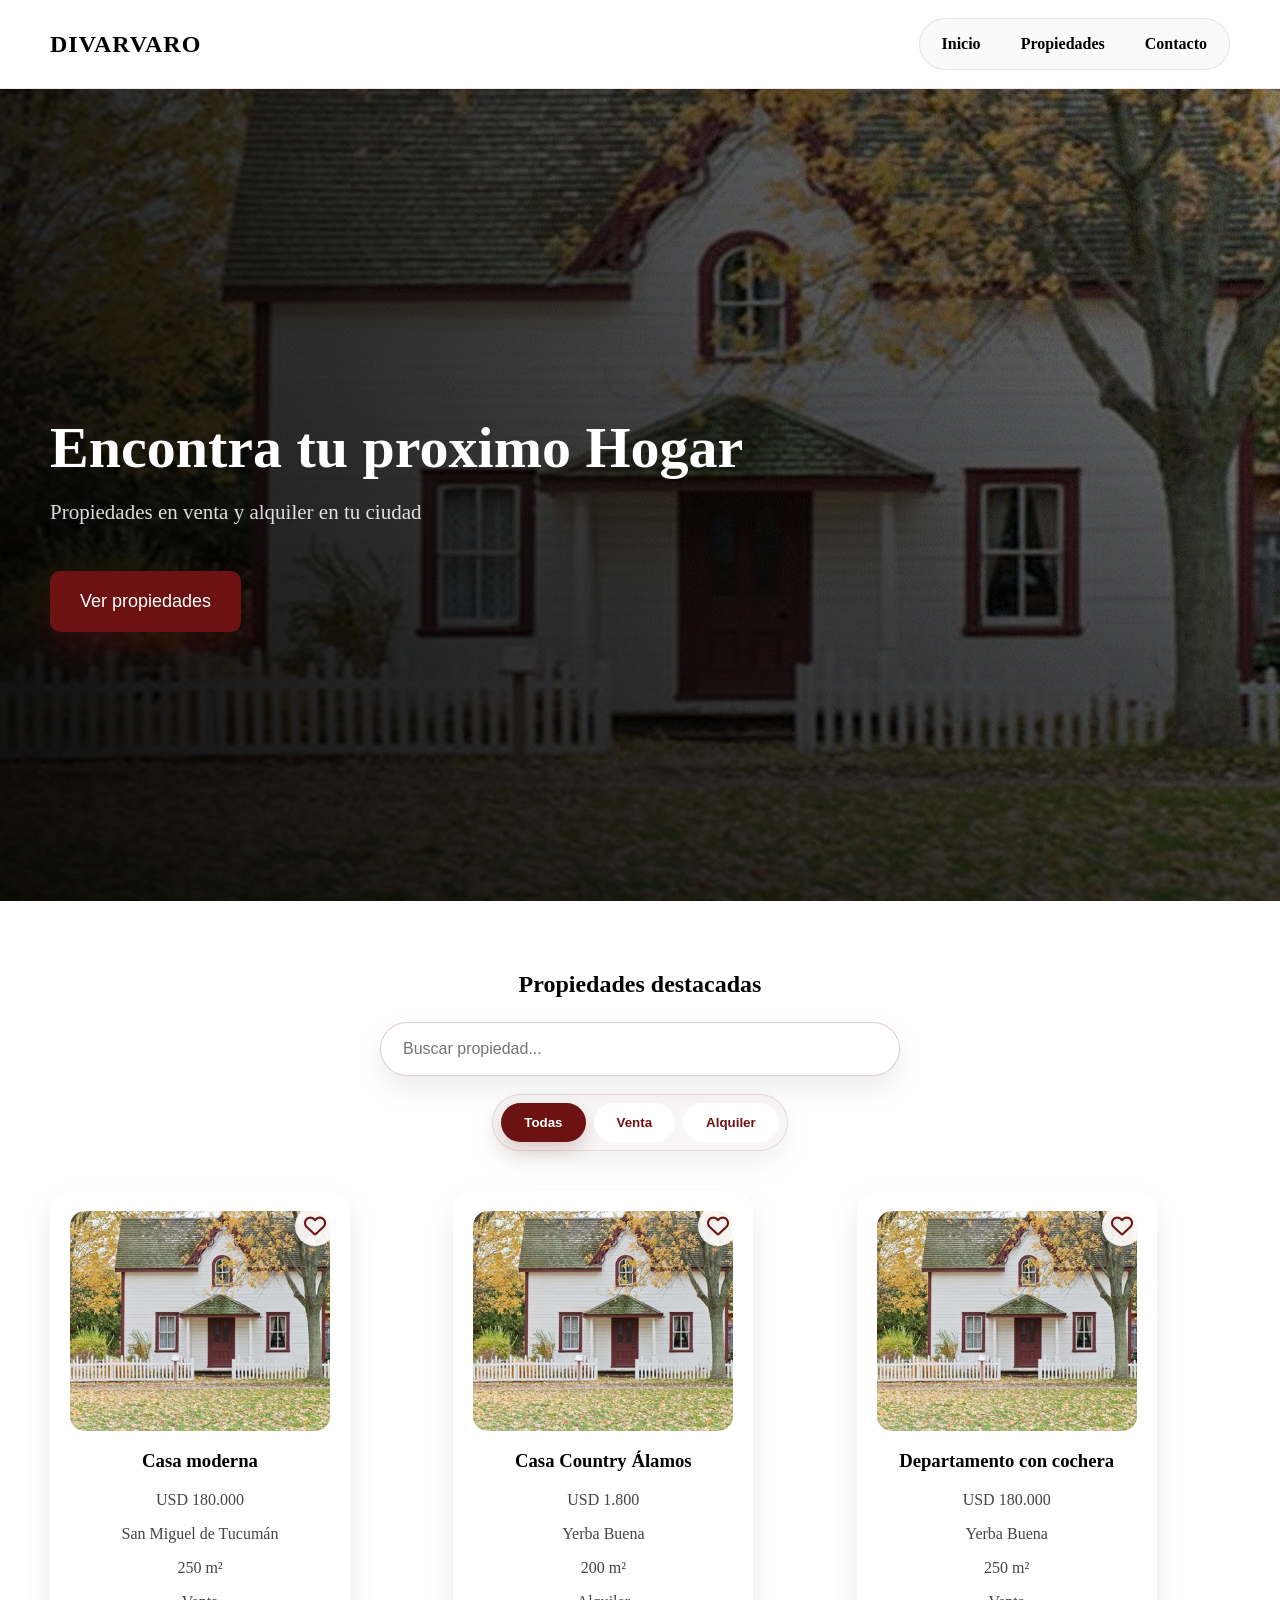
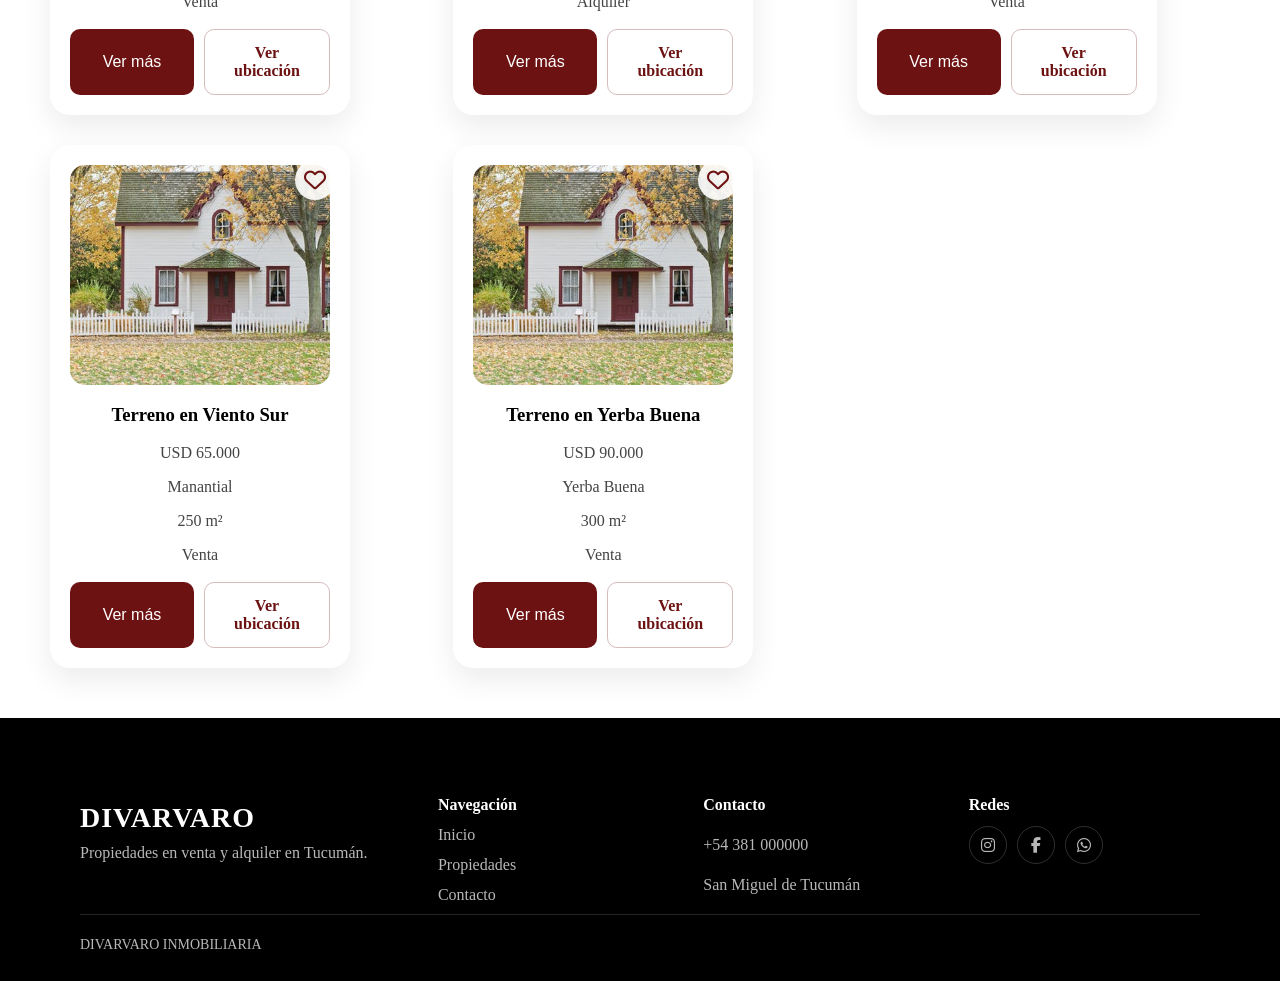
==== commit b648c4d0: "Mejoro SEO basico y accesibilidad" ====
--- a/index.html
+++ b/index.html
@@ -3,7 +3,12 @@
 
   <head>
     <meta charset="UTF-8">
-    <title>Mi primera web</title>
+    <meta name="viewport" content="width=device-width, initial-scale=1.0">
+    <meta
+        name="description"
+        content="DIVARVARO Inmobiliaria ofrece propiedades en venta y alquiler en Tucumán, con búsqueda, filtros y contacto directo por WhatsApp."
+    >
+    <title>DIVARVARO Inmobiliaria | Propiedades en venta y alquiler</title>
     <link rel="stylesheet" href="style.css">
     <link 
           rel="stylesheet" 
@@ -13,7 +18,8 @@
 
     <body>
 
-      <nav class="navbar">
+      <header>
+      <nav class="navbar" aria-label="Navegación principal">
 
     <h2 class="logo">DIVARVARO</h2>
 
@@ -28,12 +34,15 @@
     </ul>
 
        </nav>
-
-     <div class="hero" id="inicio">
-
-    <img class="hero-media" id="hero-media-imagen" src="assets/imagenes/hero-premium.gif" alt="">
-
-    <video class="hero-media hero-video" id="hero-media-video" muted loop playsinline></video>
+       </header>
+
+     <main>
+
+     <section class="hero" id="inicio" aria-labelledby="hero-titulo">
+
+    <img class="hero-media" id="hero-media-imagen" src="assets/imagenes/hero-premium.gif" alt="Casa destacada de DIVARVARO Inmobiliaria">
+
+    <video class="hero-media hero-video" id="hero-media-video" muted loop playsinline aria-label="Video de fondo de propiedad destacada"></video>
 
     <div class="hero-overlay"></div>
 
@@ -47,11 +56,11 @@
         </button>
     </div>
 
-</div>
-
-    <section class="propiedades" id="propiedades">
-
-    <h2>Propiedades destacadas</h2>
+</section>
+
+    <section class="propiedades" id="propiedades" aria-labelledby="propiedades-titulo">
+
+    <h2 id="propiedades-titulo">Propiedades destacadas</h2>
 
     <input
     type="text" 
@@ -60,31 +69,33 @@
     aria-label="Buscar propiedad"
 >
 
-<div class="filtros">
-
-    <button class="filtro-btn" data-filtro="todas">
+<div class="filtros" aria-label="Filtros de propiedades">
+
+    <button type="button" class="filtro-btn" data-filtro="todas" aria-pressed="true">
         Todas
     </button>
 
-    <button class="filtro-btn" data-filtro="Venta">
+    <button type="button" class="filtro-btn" data-filtro="Venta" aria-pressed="false">
         Venta
     </button>
 
-    <button class="filtro-btn" data-filtro="Alquiler">
+    <button type="button" class="filtro-btn" data-filtro="Alquiler" aria-pressed="false">
         Alquiler
     </button>
 
 </div>
 
-    <div class="contenedor-cards" id="contenedor-propiedades">
-
-    </div>
-
-    <div id="loader">
+    <div class="contenedor-cards" id="contenedor-propiedades" aria-live="polite">
+
+    </div>
+
+    <div id="loader" role="status" aria-live="polite">
     Cargando propiedades...
 </div>
 
      </section>
+
+    </main>
 
     <footer class="footer" id="contacto">
 
@@ -152,7 +163,7 @@
 
             <img id="modal-imagen" src="" alt="">
 
-            <video id="modal-video" controls></video>
+            <video id="modal-video" controls aria-label="Video de la propiedad"></video>
 
             <div class="slider-botones">
 
--- a/style.css
+++ b/style.css
@@ -10,12 +10,14 @@
 
 html {
     scroll-behavior: smooth;
+    overscroll-behavior-y: none;
 }
 
 body {
     margin: 0;
     background-color: var(--color-blanco);
     color: var(--color-negro);
+    overscroll-behavior-y: none;
 }
 
 .boton-principal {
@@ -375,6 +377,7 @@
     backdrop-filter: blur(4px);
     padding: 24px;
     z-index: 2000;
+    overscroll-behavior: none;
 }
 
 .modal.abierto {
@@ -392,6 +395,7 @@
     position: relative;
     box-shadow: 0 24px 70px rgba(0,0,0,0.35);
     animation: modalEntrada 0.3s ease;
+    overscroll-behavior: contain;
 }
 
 #cerrar-modal {
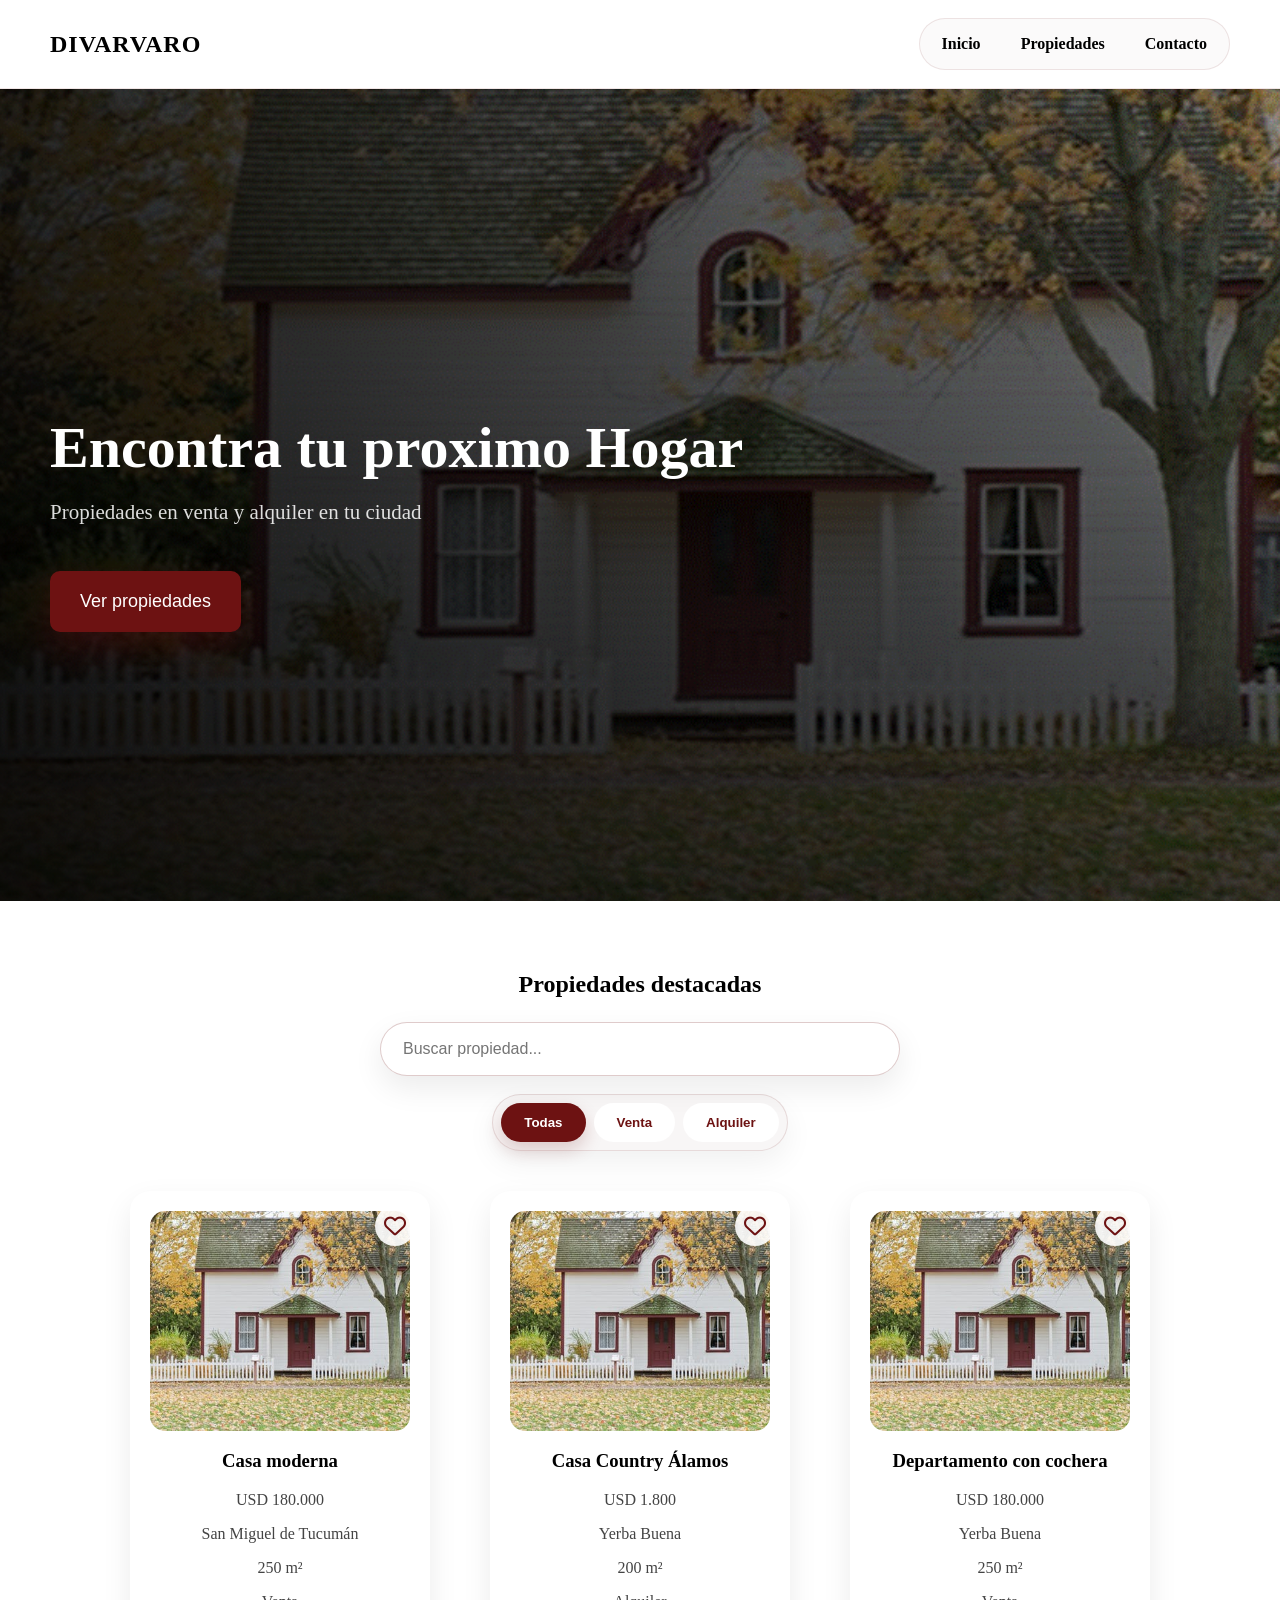
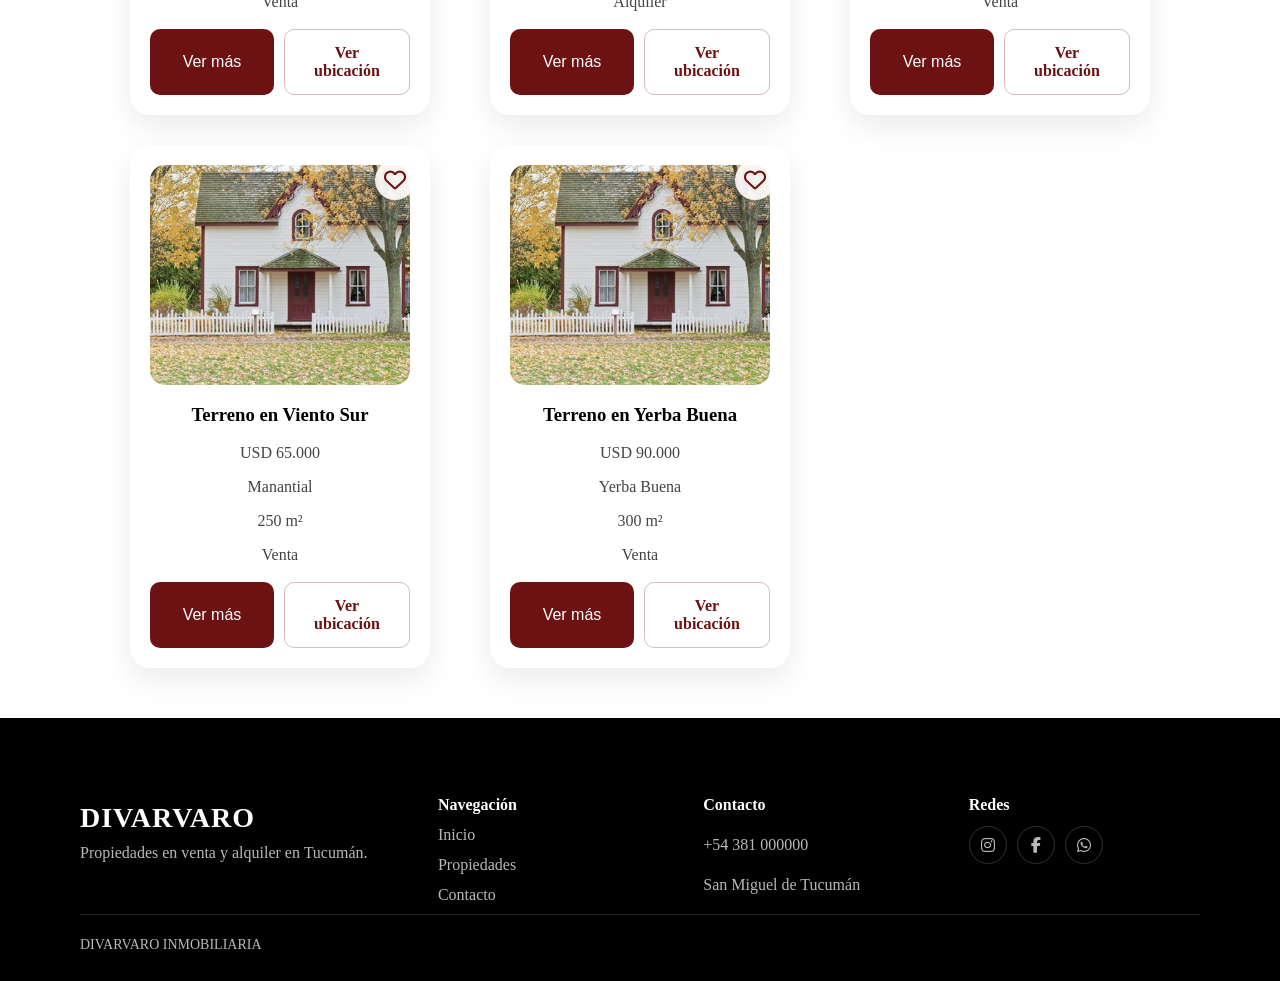
==== commit 0fb49a0c: "Mejoro observabilidad y manejo de errores" ====
--- a/index.html
+++ b/index.html
@@ -219,6 +219,7 @@
 
        <script src="https://cdn.jsdelivr.net/npm/@supabase/supabase-js@2"></script>
        <script src="config/supabaseConfig.js"></script>
+       <script src="services/loggerService.js"></script>
        <script src="services/supabaseClient.js"></script>
        <script src="services/propertiesService.js"></script>
        <script src="services/heroService.js"></script>
--- a/style.css
+++ b/style.css
@@ -203,10 +203,12 @@
 }
 
 .contenedor-cards {
+    width: min(100%, 1050px);
+    margin: 40px auto 0;
     display: grid;
     grid-template-columns: repeat(3, 1fr);
+    justify-items: center;
     gap: 30px;
-    margin-top: 40px;
 }
 
 .card {
@@ -740,7 +742,25 @@
 
     .modal {
         padding: 16px;
-        align-items: flex-start;
+        align-items: center;
+        height: 100dvh;
+        max-height: 100dvh;
+        overflow: hidden;
+    }
+
+    .modal-contenido {
+        max-height: calc(100dvh - 32px);
+        overflow-y: auto;
+        overscroll-behavior: contain;
+        -webkit-overflow-scrolling: touch;
+    }
+
+    #cerrar-modal {
+        position: sticky;
+        top: 14px;
+        right: 14px;
+        margin: 14px 14px -52px auto;
+        flex-shrink: 0;
     }
 
     .modal-galeria {
